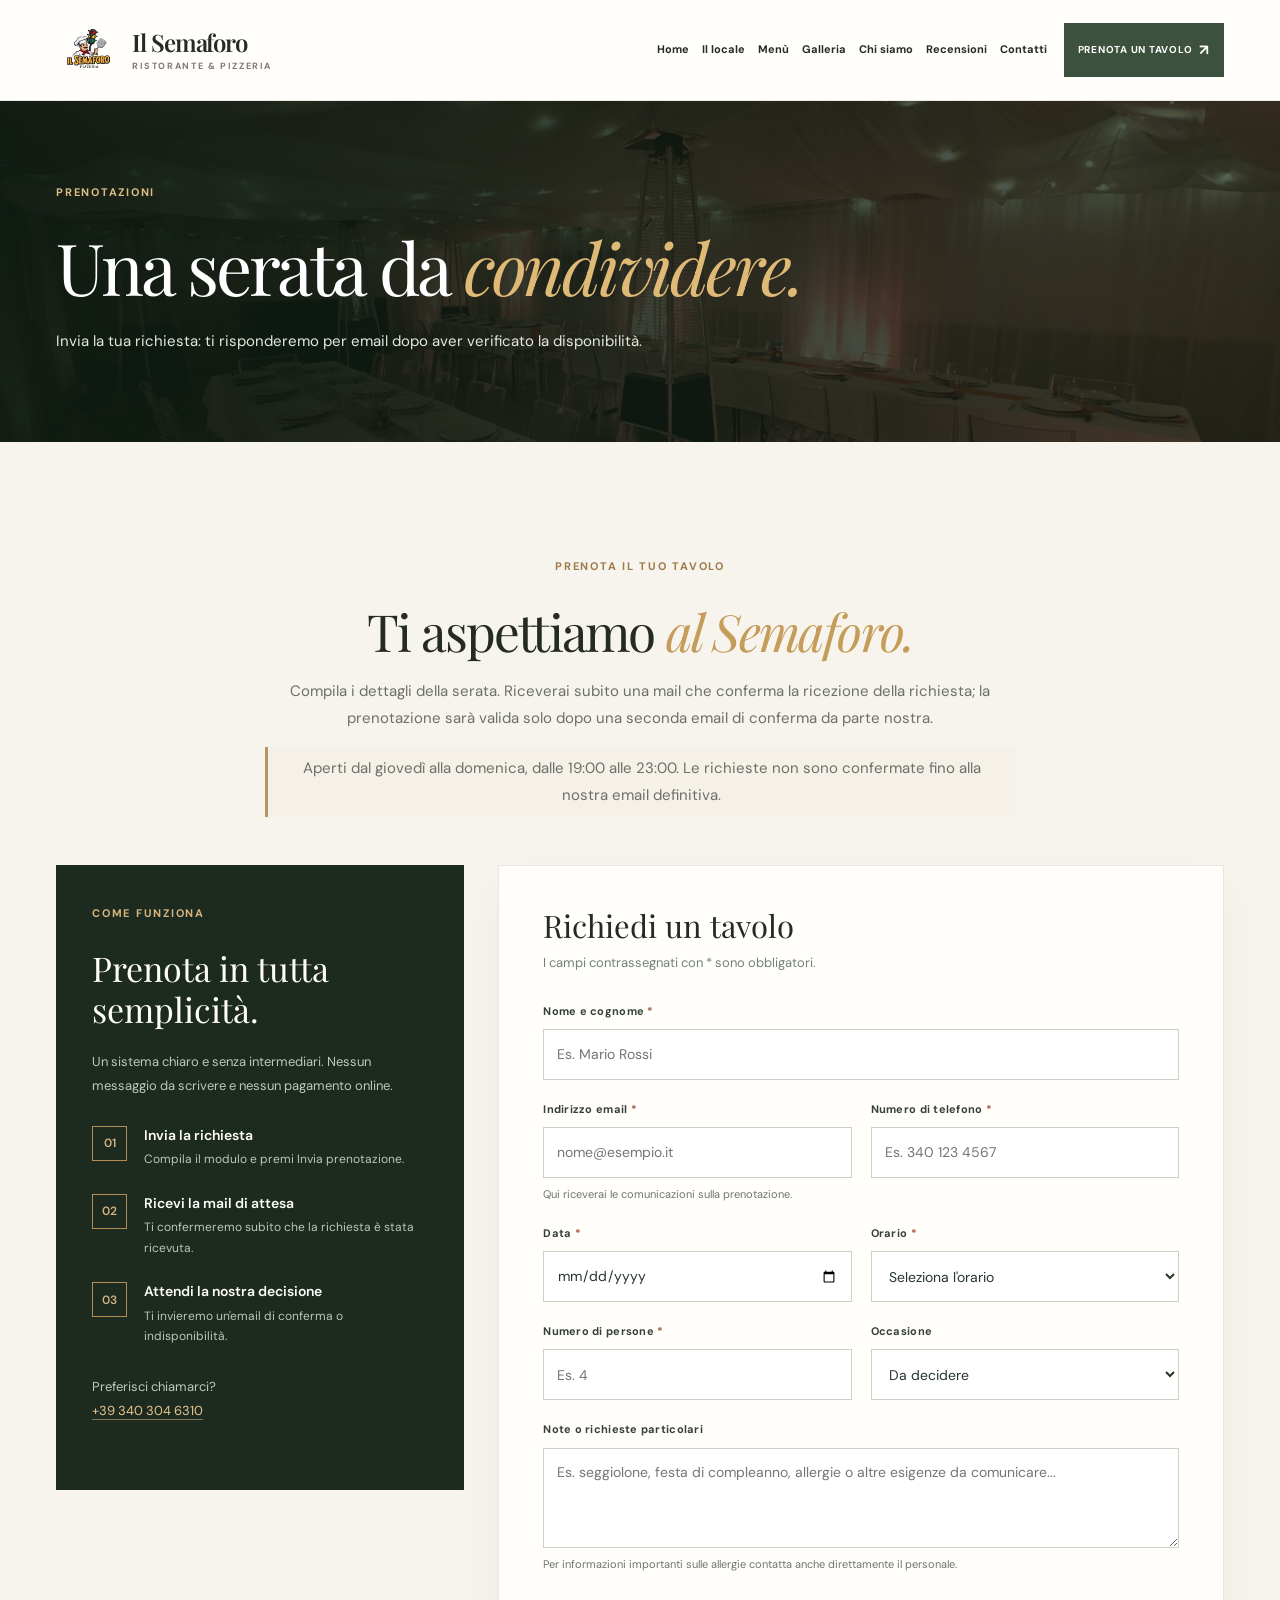
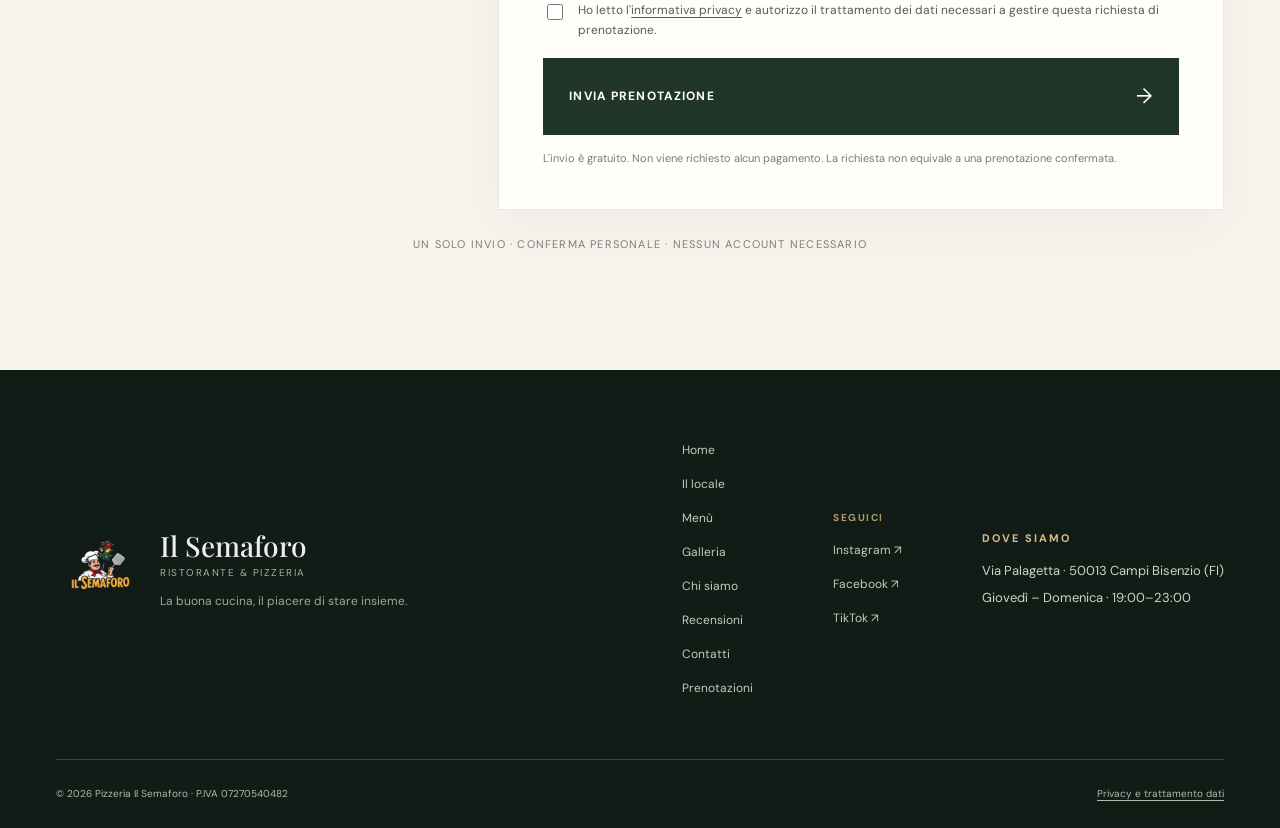
==== prenotazioni.html @ 58b9e5ca "Restyling multipagina, contatti aggiornati e prenotazioni email predisposte" ====
<!doctype html>
<html lang="it"><head><meta charset="utf-8"/><meta content="width=device-width, initial-scale=1" name="viewport"/><meta content="#19231e" name="theme-color"/><title>Prenotazioni — Pizzeria Il Semaforo</title><meta content="Richiedi un tavolo alla Pizzeria Il Semaforo di Campi Bisenzio: prenotazione online e conferma personale via email." name="description"/><link href="https://fonts.googleapis.com" rel="preconnect"/><link crossorigin="" href="https://fonts.gstatic.com" rel="preconnect"/><link href="https://fonts.googleapis.com/css2?family=DM+Sans:wght@400;500;600;700&amp;family=Playfair+Display:wght@400;500;600;700&amp;display=swap" rel="stylesheet"/><link href="images/logo1.jpg" rel="icon"/><link href="./style.css" rel="stylesheet"/><script defer="" src="./app.js"></script></head><body><a class="skip" href="#main">Vai al contenuto</a><header class="site-header"><div class="head-inner wrap">
<a aria-label="Il Semaforo: torna alla Home" class="brand" href="index.html">
<img alt="Logo originale della Pizzeria Il Semaforo" height="75" src="images/logo1.jpg" width="75"/>
<span class="brand-words"><span class="brand-name">Il Semaforo</span><span class="brand-sub">RISTORANTE &amp; PIZZERIA</span></span></a>
<nav aria-label="Navigazione principale" class="nav-links" id="mainNav"><a href="index.html">Home</a><a href="il-locale.html">Il locale</a><a href="menu.html">Menù</a><a href="galleria.html">Galleria</a><a href="chi-siamo.html">Chi siamo</a><a href="recensioni.html">Recensioni</a><a href="contatti.html">Contatti</a></nav>
<a class="head-book is-current" href="prenotazioni.html">PRENOTA UN TAVOLO <span aria-hidden="true">↗</span></a>
<button aria-controls="mainNav" aria-expanded="false" aria-label="Apri il menù" class="menu-toggle" id="menuToggle" type="button"><span></span><span></span><span></span></button>
</div></header>
<main id="main">
<section class="page-hero page-hero-short">
<img alt="Allestimento di una sala per una cena al Semaforo" class="page-hero-photo" src="images/1.jpeg"/>
<div class="page-hero-shade"></div><div class="wrap page-hero-inner">
<div class="eyebrow light">PRENOTAZIONI</div><h1>Una serata da <em>condividere.</em></h1>
<p>Invia la tua richiesta: ti risponderemo per email dopo aver verificato la disponibilità.</p>
</div>
</section>
<section class="section-pad" id="prenota">
<div class="wrap">
<div class="booking-email-intro"><div class="eyebrow">PRENOTA IL TUO TAVOLO</div>
<h2>Ti aspettiamo <em>al Semaforo.</em></h2>
<p>Compila i dettagli della serata. Riceverai subito una mail che conferma la ricezione della richiesta; la prenotazione sarà valida solo dopo una seconda email di conferma da parte nostra.</p>
<p class="booking-hours-note">Aperti dal giovedì alla domenica, dalle 19:00 alle 23:00. Le richieste non sono confermate fino alla nostra email definitiva.</p></div>
<div class="booking-email-layout">
<aside aria-label="Come funziona la prenotazione" class="booking-email-aside">
<div class="eyebrow light">COME FUNZIONA</div><h3>Prenota in tutta semplicità.</h3>
<p>Un sistema chiaro e senza intermediari. Nessun messaggio da scrivere e nessun pagamento online.</p>
<ol class="booking-email-flow">
<li><span>01</span><div><b>Invia la richiesta</b><p>Compila il modulo e premi Invia prenotazione.</p></div></li>
<li><span>02</span><div><b>Ricevi la mail di attesa</b><p>Ti confermeremo subito che la richiesta è stata ricevuta.</p></div></li>
<li><span>03</span><div><b>Attendi la nostra decisione</b><p>Ti invieremo un'email di conferma o indisponibilità.</p></div></li>
</ol>
<p>Preferisci chiamarci?<br/><a href="tel:+393403046310">+39 340 304 6310</a></p>
</aside>
<div class="booking-email-card">
<h3>Richiedi un tavolo</h3>
<p>I campi contrassegnati con * sono obbligatori.</p>
<!-- Inserire l'URL /exec del servizio Apps Script dopo la pubblicazione. -->
<form accept-charset="UTF-8" action="URL_APP_SCRIPT_DA_CONFIGURARE" id="emailBookingForm" method="POST">
<input name="mode" type="hidden" value="booking"/>
<label aria-hidden="true" class="booking-email-hp">Non compilare questo campo<input autocomplete="off" name="website" tabindex="-1"/></label>
<div class="booking-email-grid">
<div class="booking-email-field full"><label for="guestName">Nome e cognome <em>*</em></label><input autocomplete="name" id="guestName" maxlength="80" minlength="3" name="guestName" placeholder="Es. Mario Rossi" required="" type="text"/></div>
<div class="booking-email-field"><label for="guestEmail">Indirizzo email <em>*</em></label><input autocomplete="email" id="guestEmail" maxlength="150" name="guestEmail" placeholder="nome@esempio.it" required="" type="email"/><small>Qui riceverai le comunicazioni sulla prenotazione.</small></div>
<div class="booking-email-field"><label for="guestPhone">Numero di telefono <em>*</em></label><input autocomplete="tel" id="guestPhone" inputmode="tel" maxlength="22" minlength="8" name="guestPhone" placeholder="Es. 340 123 4567" required="" type="tel"/></div>
<div class="booking-email-field"><label for="guestDate">Data <em>*</em></label><input id="guestDate" name="guestDate" required="" type="date"/></div>
<div class="booking-email-field"><label for="guestTime">Orario <em>*</em></label><select id="guestTime" name="guestTime" required=""><option value="">Seleziona l'orario</option><option value="19:00">19:00</option><option value="19:30">19:30</option><option value="20:00">20:00</option><option value="20:30">20:30</option><option value="21:00">21:00</option><option value="21:30">21:30</option><option value="22:00">22:00</option><option value="22:30">22:30</option></select></div>
<div class="booking-email-field"><label for="guestPeople">Numero di persone <em>*</em></label><input id="guestPeople" max="80" min="1" name="guestPeople" placeholder="Es. 4" required="" step="1" type="number"/></div>
<div class="booking-email-field"><label for="guestMenu">Occasione</label><select id="guestMenu" name="guestMenu"><option value="Da decidere">Da decidere</option><option value="Giro pizza">Giro pizza</option><option value="Menù alla carta">Menù alla carta</option><option value="Cena privata / evento">Cena privata / evento</option></select></div>
<div class="booking-email-field full"><label for="guestNotes">Note o richieste particolari</label><textarea id="guestNotes" maxlength="400" name="guestNotes" placeholder="Es. seggiolone, festa di compleanno, allergie o altre esigenze da comunicare..."></textarea><small>Per informazioni importanti sulle allergie contatta anche direttamente il personale.</small></div>
</div>
<label class="booking-email-consent"><input name="privacyConsent" required="" type="checkbox" value="yes"/><span>Ho letto l'<a href="privacy.html" rel="noopener noreferrer" target="_blank">informativa privacy</a> e autorizzo il trattamento dei dati necessari a gestire questa richiesta di prenotazione.</span></label>
<button class="booking-email-submit" type="submit">INVIA PRENOTAZIONE <span aria-hidden="true">→</span></button>
<p class="booking-email-note">L'invio è gratuito. Non viene richiesto alcun pagamento. La richiesta non equivale a una prenotazione confermata.</p>
<div aria-live="polite" class="booking-email-status" hidden="" id="bookingStatus" role="status"></div>
</form>
</div></div>
<div class="booking-email-footer">UN SOLO INVIO · CONFERMA PERSONALE · NESSUN ACCOUNT NECESSARIO</div>
</div>
</section>
</main><footer class="footer"><div class="wrap footer-main">
<div class="footer-brand"><img alt="Logo Pizzeria Il Semaforo" height="88" src="images/logo1.jpg" width="88"/><div><strong>Il Semaforo</strong><span>RISTORANTE &amp; PIZZERIA</span><p>La buona cucina, il piacere di stare insieme.</p></div></div>
<div class="footer-links"><a href="index.html">Home</a><a href="il-locale.html">Il locale</a><a href="menu.html">Menù</a><a href="galleria.html">Galleria</a><a href="chi-siamo.html">Chi siamo</a><a href="recensioni.html">Recensioni</a><a href="contatti.html">Contatti</a><a href="prenotazioni.html">Prenotazioni</a></div>
<div class="footer-social"><strong>SEGUICI</strong><a href="https://www.instagram.com/pizzeriailsemaforo" rel="noopener noreferrer" target="_blank">Instagram ↗</a><a href="https://www.facebook.com/share/1C1YCfUDes/" rel="noopener noreferrer" target="_blank">Facebook ↗</a><a href="https://www.tiktok.com/@ilsemaforopizzeria" rel="noopener noreferrer" target="_blank">TikTok ↗</a></div><div class="footer-where"><strong>DOVE SIAMO</strong><span>Via Palagetta · 50013 Campi Bisenzio (FI)</span><span>Giovedì – Domenica · 19:00–23:00</span></div></div>
<div class="wrap footer-bottom"><span>© <span id="year">2026</span> Pizzeria Il Semaforo · P.IVA 07270540482</span><span><a href="privacy.html">Privacy e trattamento dati</a></span></div></footer>

<dialog aria-label="Visualizza fotografia" class="lightbox" id="lightbox"><button aria-label="Chiudi fotografia" class="lightbox-close" data-close-lightbox="" type="button">×</button><img alt="" src=""/><p id="lightboxCaption"></p></dialog>
</body></html>
---- style.css ----
:root{--dark:#19231e;--deep:#101a15;--paper:#f7f4ed;--white:#fffefb;--gold:#c59c59;--gold-light:#dfbb7d;--ink:#252a25;--muted:#69706b;--line:rgba(38,44,39,.16);--page:1200px}
*,*:before,*:after{box-sizing:border-box}html{scroll-behavior:smooth;scroll-padding-top:92px}body{margin:0;background:var(--paper);color:var(--ink);font-family:'DM Sans',Arial,sans-serif;font-size:15px;line-height:1.75;-webkit-font-smoothing:antialiased}button,input{font:inherit}button{cursor:pointer}a{color:inherit;text-decoration:none}img{max-width:100%;display:block}h1,h2,h3,p{margin-top:0}h1,h2,h3{font-family:'Playfair Display',Georgia,serif;line-height:1.16;font-weight:400}h2 em,h1 i{font-weight:400;color:var(--gold);font-style:italic}a:focus-visible,button:focus-visible{outline:3px solid var(--gold);outline-offset:3px}.wrap{width:min(calc(100% - 112px),var(--page));margin:0 auto}.skip{position:absolute;top:-120px;left:15px;background:white;color:black;padding:10px 18px;z-index:9999}.skip:focus{top:10px}.preview-ribbon{background:#b6955b;color:#142018;text-align:center;font-size:10px;font-weight:700;letter-spacing:.15em;line-height:25px}.site-header{position:relative;z-index:50;background:var(--white);border-bottom:1px solid rgba(0,0,0,.08)}.head-inner{height:100px;display:flex;align-items:center;gap:25px}.brand{display:flex;align-items:center;gap:12px;margin-right:auto;min-width:0}.brand img{width:78px;height:78px;object-fit:contain;flex-shrink:0}.brand-words{display:flex;flex-direction:column;line-height:1.15;gap:6px;white-space:nowrap}.brand-name{font:600 27px/1.1 'Playfair Display',Georgia,serif;letter-spacing:-.045em}.brand-sub{font-size:9px;letter-spacing:.18em;font-weight:700;color:#7b7970}.nav-links{display:flex;align-items:center;gap:27px}.nav-links a{font-size:12px;font-weight:700;transition:color .2s;white-space:nowrap}.nav-links a:hover{color:#aa7943}.head-book{border:none;background:var(--dark);padding:18px 20px;color:#fff;white-space:nowrap;font-size:10px;font-weight:700;letter-spacing:.075em;min-height:49px;transition:background .2s}.head-book:hover,.btn-dark:hover{background:#344d3e}.head-book span{font-size:15px;margin-left:7px}.menu-toggle{display:none;border:1px solid var(--line);background:transparent;width:44px;height:42px;flex-direction:column;justify-content:center;align-items:center;gap:5px}.menu-toggle span{display:block;background:var(--dark);width:20px;height:2px}
.hero{min-height:706px;background:linear-gradient(115deg,#17221c,#303d2e);position:relative;display:flex;flex-direction:column;overflow:hidden;color:#fff}.hero-photo{position:absolute;inset:0;width:100%;height:100%;object-fit:cover;object-position:center 50%;opacity:.89}.hero-photo.photo-unavailable{opacity:0}.hero-shade{position:absolute;inset:0;background:linear-gradient(90deg,rgba(9,16,13,.91) 0%,rgba(10,17,14,.76) 36%,rgba(13,20,15,.30) 78%,rgba(13,20,15,.25) 100%),linear-gradient(0deg,rgba(10,18,14,.55),transparent 45%)}.hero:before{content:'';position:absolute;inset:0;background:radial-gradient(circle at 70% 16%,rgba(215,175,105,.13),transparent 48%)}.hero-content{position:relative;z-index:1;flex:1;padding:106px 0 76px;display:flex;align-items:flex-start;flex-direction:column;justify-content:center}.hero-eyebrow{display:flex;align-items:center;gap:15px;color:#e4c99a;font-weight:700;font-size:11px;letter-spacing:.17em}.gold-line{display:block;width:32px;height:1px;background:var(--gold)}.hero h1{font-size:clamp(62px,7vw,103px);letter-spacing:-.055em;line-height:1.05;margin:28px 0 28px;max-width:740px;text-wrap:balance}.hero h1 i{color:#e1bd7e}.hero-content>p{font-size:16px;line-height:1.9;max-width:545px;color:#eeeae0;margin-bottom:0}.hero-actions{display:flex;gap:13px;flex-wrap:wrap;margin-top:38px}.btn{display:inline-flex;align-items:center;justify-content:center;gap:25px;min-height:55px;padding:16px 27px;border:1px solid transparent;font-size:12px;font-weight:700;letter-spacing:.018em;text-align:center;transition:background .2s,color .2s,transform .2s}.btn:hover{transform:translateY(-2px)}.btn span{font-size:18px;font-weight:400}.btn-gold{background:var(--gold);color:var(--deep);border-color:var(--gold)}.btn-gold:hover{background:var(--gold-light);border-color:var(--gold-light)}.btn-ghost{background:transparent;border-color:rgba(255,255,255,.65);color:#fff}.btn-ghost:hover{background:rgba(255,255,255,.12)}.hero-bottom{position:relative;z-index:1;display:flex;justify-content:space-between;align-items:center;border-top:1px solid rgba(255,255,255,.27);min-height:62px;color:#ddd9ce;font-size:10px;font-weight:700;letter-spacing:.14em}.hero-bottom a{color:#e7c890}.hero-bottom a span{margin-left:10px;font-size:18px}.detail-bar{background:#1c2921;color:#fff}.detail-grid{min-height:130px;display:grid;grid-template-columns:repeat(3,1fr);align-items:center}.detail-grid>div{display:flex;align-items:center;gap:22px;padding:0 35px;border-right:1px solid rgba(255,255,255,.15)}.detail-grid>div:first-child{padding-left:0}.detail-grid>div:last-child{border-right:0}.detail-icon{color:var(--gold);font-size:29px}.detail-grid b{font-size:11px;letter-spacing:.11em}.detail-grid p{font-size:12px;color:#c0c8bf;margin:3px 0 0}.section-pad{padding:115px 0}.intro{background:var(--paper)}.intro-grid{display:grid;grid-template-columns:.94fr 1.06fr;align-items:center;gap:9%}.eyebrow{font-size:11px;letter-spacing:.16em;font-weight:700;color:#9e7a47;margin-bottom:25px}.eyebrow.light{color:#d9b57b}.intro-copy h2,.story-copy h2,.contact-section h2{font-size:clamp(38px,4vw,61px);letter-spacing:-.04em;margin:0 0 27px}.intro-copy p,.story-copy p,.contact-section p{max-width:510px;color:#6e7169;font-size:15px;line-height:1.95;margin-bottom:15px}.text-link{display:inline-flex;gap:55px;align-items:center;margin-top:27px;padding-bottom:8px;border-bottom:1px solid #ab8957;text-transform:uppercase;letter-spacing:.12em;font-size:11px;font-weight:700}.text-link span{font-size:18px}.intro-media{position:relative;padding-bottom:30px}.intro-photo{height:515px;overflow:hidden;background:linear-gradient(120deg,#b78566,#483d34)}.intro-photo img{width:100%;height:100%;object-fit:cover}.intro-photo img.photo-unavailable{display:none}.image-note{display:flex;align-items:center;gap:35px;padding:17px 22px;min-height:80px;background:var(--white);position:absolute;right:-12px;bottom:0;box-shadow:0 12px 35px rgba(0,0,0,.08)}.image-note span{color:#ad8752;font-size:11px;letter-spacing:.13em}.image-note strong{font:400 19px 'Playfair Display',Georgia,serif}
.menu-section{background:#15221a;color:#fff}.section-heading{margin-bottom:57px}.section-heading.center{text-align:center}.section-heading h2{font-size:clamp(39px,4.6vw,64px);letter-spacing:-.04em;margin:0 0 15px}.section-heading p{color:#aab1ab;max-width:520px;margin:0 auto;line-height:1.9}.menu-grid{display:grid;grid-template-columns:.93fr 1.07fr;gap:65px}.menu-feature{position:relative;min-height:518px;background:#374533;overflow:hidden;display:flex;align-items:end}.menu-feature>img{position:absolute;inset:0;width:100%;height:100%;object-fit:cover;object-position:50% 50%;filter:saturate(.88);transform:scale(1.03);transition:transform .5s}.menu-feature:hover>img{transform:scale(1.09)}.menu-feature>img.photo-unavailable{opacity:0}.menu-feature-shade{position:absolute;inset:0;background:linear-gradient(0deg,rgba(12,23,16,.96),rgba(12,23,16,.35) 65%,rgba(12,23,16,.06))}.menu-feature-content{position:relative;z-index:1;padding:45px 40px}.menu-feature-content>span:first-child{font-size:10px;font-weight:700;letter-spacing:.18em;color:#e5c28f}.menu-feature-content h3{font-size:52px;letter-spacing:-.04em;margin:16px 0 10px}.menu-feature-content p{color:#e3e6dc;margin-bottom:28px}.menu-chip{display:inline-block;background:#c49b5a;color:#18251b;font-size:9px;font-weight:700;letter-spacing:.05em;padding:10px 11px}.menu-list{padding-top:5px}.menu-entry{display:grid;grid-template-columns:30px 1fr 25px;gap:15px;padding:26px 0;border-bottom:1px solid rgba(255,255,255,.18)}.menu-entry:first-child{padding-top:10px}.menu-count{color:var(--gold);font-size:12px;font-weight:700}.menu-entry h3{font-size:27px;margin:0 0 9px}.menu-entry p{font-size:13px;color:#acb7ad;line-height:1.7;margin:0}.entry-arrow{font-size:20px;color:var(--gold)}.menu-caveat{margin:17px 0 0;color:#aebbb0;font-size:11px;line-height:1.6}.menu-actions{display:flex;justify-content:center;align-items:center;gap:25px;margin-top:55px}.inline-alt{font-size:12px;color:#d0d9d1;border-bottom:1px solid rgba(255,255,255,.5)}
.gallery-section{background:#f3eee5}.split{display:flex;align-items:end;justify-content:space-between;gap:25px}.split h2{margin-bottom:0}.split p{margin:0 0 4px;max-width:340px;color:#787b70}.gallery-grid{display:grid;grid-template-columns:1.25fr .8fr .8fr;grid-template-rows:260px 260px;gap:18px}.gallery-photo{position:relative;border:0;padding:0;overflow:hidden;min-height:0;text-align:left;background:linear-gradient(135deg,#7a6d4d,#3a4c38);color:#fff}.gallery-photo.gallery-main{grid-row:1/span 2}.gallery-photo:nth-child(4){grid-column:2/span 2;grid-row:2}.gallery-photo img{width:100%;height:100%;object-fit:cover;transition:transform .45s;opacity:.97}.gallery-photo:hover img{transform:scale(1.045)}.gallery-photo img.photo-unavailable{display:none}.gallery-photo:after{content:'';position:absolute;inset:0;background:linear-gradient(0deg,rgba(10,17,10,.77),transparent 45%)}.gallery-photo span{position:absolute;bottom:0;left:0;right:0;z-index:1;display:flex;justify-content:space-between;align-items:center;padding:23px;font-size:11px;font-weight:700;letter-spacing:.1em}.gallery-photo span b{font-size:20px;font-weight:400}.gallery-credit{font-size:11px;color:#70756e;text-align:right;margin:15px 0 0}
.story{background:#fffdf8}.story-grid{display:grid;grid-template-columns:1fr 1fr;gap:10%;align-items:center}.story-photo{height:480px;position:relative;background:#565b4a}.story-photo>img{width:100%;height:100%;object-fit:cover;object-position:center}.story-photo img.photo-unavailable{display:none}.story-photo-note{position:absolute;left:0;bottom:0;background:var(--dark);color:#f2e4ce;padding:16px 21px;font-size:10px;font-weight:700;letter-spacing:.15em}.cta-section{background:#242e25;color:#fff}.cta-inner{min-height:330px;display:flex;align-items:center;justify-content:space-between;gap:40px}.cta-inner .eyebrow{margin-bottom:15px}.cta-inner h2{font-size:clamp(38px,4.5vw,61px);letter-spacing:-.04em;margin-bottom:14px}.cta-inner h2 em{font-weight:400;font-style:italic;color:var(--gold)}.cta-inner p{color:#c5cdc2;margin:0}.contact-section{background:#f0ebe1}.contact-grid{display:grid;grid-template-columns:1fr .9fr;gap:10%;align-items:center}.contact-lines{margin-top:30px}.contact-lines>div{padding:16px 0;border-bottom:1px solid var(--line);display:flex;flex-direction:column;align-items:flex-start;gap:1px}.contact-lines span{font-size:10px;letter-spacing:.13em;color:#9d7a47;font-weight:700}.contact-lines strong,.contact-lines a{font-size:17px;font-weight:600}.contact-lines small{font-size:11px;color:#74786e}.contact-buttons{display:flex;gap:12px;flex-wrap:wrap;margin-top:30px}.btn-dark{background:var(--dark);color:white}.btn-line{border-color:#34453a;color:var(--dark)}.btn-line:hover{background:#e8dfd0}.contact-image{height:560px;background:#4d5b42}.contact-image img{height:100%;width:100%;object-fit:cover}.contact-image img.photo-unavailable{display:none}
.footer{background:#101c15;color:#eee}.footer-main{padding:70px 0 60px;display:flex;align-items:center;gap:80px}.footer-brand{display:flex;gap:16px;align-items:center;margin-right:auto}.footer-brand img{width:88px;height:88px;object-fit:contain}.footer-brand strong{display:block;font:500 28px 'Playfair Display',Georgia,serif}.footer-brand span{display:block;font-size:10px;letter-spacing:.15em;color:#adad9f}.footer-links,.footer-social{display:flex;gap:13px;flex-direction:column}.footer-links a,.footer-social a{font-size:12px;color:#c3cbbf}.footer-links a:hover,.footer-social a:hover{color:var(--gold)}.footer-bottom{border-top:1px solid rgba(255,255,255,.17);min-height:69px;display:flex;justify-content:space-between;align-items:center;gap:16px;font-size:10px;color:#aebcb0}.whatsapp{position:fixed;bottom:25px;right:25px;z-index:48;width:54px;height:54px;display:grid;place-items:center;background:#1caf65;color:white;border-radius:50%;box-shadow:0 8px 25px rgba(0,0,0,.21)}.whatsapp svg{width:27px;height:27px}
dialog{border:0;padding:0;max-width:calc(100% - 30px)}dialog::backdrop{background:rgba(5,14,8,.75)}.booking-dialog{background:var(--paper);color:var(--dark);width:min(560px,95vw);padding:50px 54px;box-shadow:0 20px 95px rgba(0,0,0,.30)}.dialog-close,.lightbox-close{border:none;position:absolute;right:17px;top:14px;background:transparent;font-size:36px;line-height:1;color:inherit}.booking-dialog h2{font-size:44px;letter-spacing:-.04em}.booking-dialog h2 em{color:#ab7b3e}.booking-dialog>p{color:#657267;line-height:1.8}.booking-options{display:flex;flex-direction:column;gap:10px;margin:25px 0}.booking-options a.btn{width:100%;gap:10px}.dialog-phone{text-align:center;font-size:13px;font-weight:700;padding:8px}.booking-dialog>small{display:block;font-size:11px;color:#69766a}.lightbox{width:min(1000px,95vw);background:#111d15;color:#fff;text-align:center;padding:45px 15px 15px}.lightbox img{width:100%;max-height:75vh;object-fit:contain}.lightbox p{margin:8px 0 0;font-size:14px}
@media(max-width:1190px){.wrap{width:min(calc(100% - 72px),var(--page))}.nav-links{gap:17px}.head-book{padding:15px 12px}.brand-name{font-size:24px}.brand img{width:68px;height:68px}.intro-grid{gap:6%}.gallery-grid{grid-template-columns:1.2fr 1fr 1fr}.footer-main{gap:55px}}
@media(max-width:960px){.head-inner{height:78px}.brand img{width:62px;height:62px}.brand-name{font-size:24px}.menu-toggle{display:flex}.head-book{margin-left:auto}.nav-links{display:none;position:absolute;top:calc(100% - 1px);left:0;right:0;background:var(--white);padding:16px 36px 24px;box-shadow:0 18px 24px rgba(0,0,0,.10);flex-direction:column;align-items:stretch;gap:0}.nav-links.is-open{display:flex}.nav-links a{padding:13px 0;border-bottom:1px solid var(--line)}.detail-grid>div{padding:0 18px;gap:12px}.detail-grid b{font-size:10px}.detail-grid p{font-size:11px}.intro-grid,.menu-grid,.story-grid,.contact-grid{gap:45px}.intro-copy h2,.story-copy h2,.contact-section h2{font-size:45px}.gallery-grid{grid-template-columns:repeat(2,1fr);grid-template-rows:340px 260px 260px}.gallery-photo.gallery-main{grid-column:1/span 2;grid-row:1}.gallery-photo:nth-child(4){grid-column:1/span 2;grid-row:3}.gallery-photo:nth-child(3){grid-column:2;grid-row:2}.footer-main{flex-wrap:wrap}.hero h1{font-size:79px}}
@media(max-width:680px){.wrap{width:calc(100% - 38px)}.preview-ribbon{font-size:8px;line-height:22px;letter-spacing:.065em}.head-inner{height:70px;gap:10px}.brand img{width:52px;height:52px}.brand{gap:7px}.brand-name{font-size:21px}.brand-sub{font-size:7px}.head-book{font-size:9px;padding:10px;min-height:40px;letter-spacing:0}.head-book span{display:none}.menu-toggle{width:39px;height:39px}.hero{min-height:700px}.hero-photo{object-position:63% center}.hero-shade{background:linear-gradient(90deg,rgba(9,16,13,.88),rgba(9,16,13,.61)),linear-gradient(0deg,rgba(9,16,13,.50),transparent 55%)}.hero-content{padding:77px 0 65px}.hero-eyebrow{font-size:9px;letter-spacing:.08em;gap:9px}.gold-line{width:20px}.hero h1{font-size:clamp(53px,14vw,74px);line-height:1.07;letter-spacing:-.052em;margin:27px 0}.hero-content>p{font-size:14px;max-width:420px}.hero-actions{flex-direction:column;align-items:stretch;width:min(100%,370px);gap:10px;margin-top:31px}.hero-actions .btn{width:100%;min-height:53px}.hero-bottom{font-size:8px;min-height:58px}.hero-bottom>span{max-width:190px;line-height:1.5}.detail-grid{min-height:0;grid-template-columns:1fr;padding-top:13px;padding-bottom:13px}.detail-grid>div{padding:12px 0;border-right:none;border-bottom:1px solid rgba(255,255,255,.15)}.detail-grid>div:last-child{border-bottom:0}.detail-grid p{font-size:12px}.section-pad{padding:76px 0}.intro-grid,.story-grid,.contact-grid,.menu-grid{grid-template-columns:1fr;gap:40px}.intro-copy h2,.story-copy h2,.contact-section h2{font-size:clamp(37px,10vw,51px)}.intro-copy p,.story-copy p,.contact-section p{font-size:14px}.intro-photo{height:360px}.image-note{right:0;gap:15px}.image-note strong{font-size:16px}.section-heading{margin-bottom:35px}.section-heading h2{font-size:43px}.section-heading p{font-size:13px}.menu-feature{min-height:415px}.menu-feature-content{padding:32px 26px}.menu-feature-content h3{font-size:44px}.menu-chip{font-size:8px}.menu-entry{padding:22px 0}.menu-entry h3{font-size:25px}.menu-actions{margin-top:36px;flex-direction:column;gap:16px}.split{display:block}.split p{margin-top:17px;max-width:unset}.gallery-grid{grid-template-columns:1fr 1fr;grid-template-rows:240px 180px 180px;gap:9px}.gallery-photo.gallery-main{grid-column:1/span 2;grid-row:1}.gallery-photo:nth-child(3){grid-column:2;grid-row:2}.gallery-photo:nth-child(4){grid-column:1/span 2;grid-row:3}.gallery-photo span{padding:12px;font-size:8px;line-height:1.4}.gallery-photo span b{font-size:14px}.story-photo{height:350px}.story-copy{order:-1}.cta-inner{padding-top:70px;padding-bottom:70px;min-height:0;display:block}.cta-inner h2{font-size:43px}.cta-inner p{font-size:14px;margin-bottom:27px}.contact-image{height:340px}.contact-buttons .btn{flex:1;white-space:nowrap;font-size:11px;padding-inline:12px}.footer-main{padding:48px 0 30px;display:grid;grid-template-columns:1fr 1fr;gap:30px}.footer-brand{grid-column:1/span 2}.footer-brand img{width:68px;height:68px}.footer-bottom{min-height:80px;align-items:start;justify-content:center;flex-direction:column;gap:3px;padding:19px 0;font-size:9px}.whatsapp{width:48px;height:48px;right:16px;bottom:18px}.booking-dialog{padding:45px 24px 30px}.booking-dialog h2{font-size:38px}}
@media(max-width:390px){.brand-name{font-size:18px}.brand-sub{font-size:6px}.head-book{font-size:8px;padding:9px 7px}.hero h1{font-size:51px}.hero-bottom>a{font-size:7px}.gallery-photo span{font-size:7px}}
@media(prefers-reduced-motion:reduce){*,*::before,*::after{scroll-behavior:auto!important;transition:none!important;animation:none!important}}
/* Nascondi il testo sostitutivo di file remoti bloccati nel solo ambiente di test. */
.brand img.photo-unavailable,.footer-brand img.photo-unavailable{display:none}

/* Prenotazioni — nuova sezione zero costi */
.head-book{display:inline-flex;align-items:center;justify-content:center}
.booking-section{background:#ede9df;color:var(--dark)}
.booking-head{text-align:center;max-width:700px;margin:0 auto 58px}
.booking-head .eyebrow{margin-bottom:17px}
.booking-head h2{font-size:clamp(42px,5vw,66px);letter-spacing:-.045em;margin:0 0 18px}
.booking-head p{color:#697369;max-width:540px;margin:0 auto;line-height:1.85}
.booking-layout{display:grid;grid-template-columns:.76fr 1.24fr;align-items:start;gap:64px;max-width:1110px;margin:auto}
.booking-aside{padding:45px 0 20px}
.booking-label{font-size:11px;letter-spacing:.13em;font-weight:700;color:#856338;margin-bottom:35px}
.booking-steps{padding:0;margin:0;list-style:none;position:relative}
.booking-steps li{display:grid;grid-template-columns:43px 1fr;gap:20px;padding:0 0 38px;position:relative}
.booking-steps li:not(:last-child)::after{content:"";position:absolute;left:20px;top:44px;bottom:4px;width:1px;background:rgba(43,59,44,.17)}
.booking-steps li>span{display:flex;align-items:center;justify-content:center;flex:0 0 auto;width:42px;height:42px;border:1px solid #b19c80;border-radius:50%;font-size:11px;font-weight:700;color:#80633e;background:#ede9df}
.booking-steps strong{font-size:15px}
.booking-steps p{color:#6b726a;font-size:13px;line-height:1.75;margin:7px 0 0}
.aside-foot{border-top:1px solid rgba(39,48,41,.22);margin-top:18px;padding-top:28px;display:flex;gap:20px;align-items:center}
.aside-foot p{margin:0;color:#6d766f;font-size:13px;line-height:1.8}
.aside-foot a{font-family:'Playfair Display',Georgia,serif;color:var(--dark);font-size:24px}
.aside-symbol{font-size:27px;color:#bb985f}
.booking-card{background:#fffefb;box-shadow:0 28px 65px rgba(31,38,29,.08);border:1px solid #e4e0d6;padding:39px 43px 36px}
.booking-card-head{display:flex;align-items:flex-start;justify-content:space-between;gap:15px;margin-bottom:31px;padding-bottom:23px;border-bottom:1px solid #ebe9e2}
.step-marker{font-size:10px;font-weight:800;color:#a78656;letter-spacing:.18em}
.booking-card-head h3{font-size:33px;margin:7px 0 0;letter-spacing:-.035em}
.booking-wmark{font-size:39px;color:#d3b990;line-height:1.2}
.booking-fields{display:grid;grid-template-columns:1fr 1fr;gap:19px 17px}
.field{min-width:0;display:flex;flex-direction:column;gap:7px}
.field-wide{grid-column:1/-1}
.field label{font-size:12px;font-weight:700;color:#314038}
.field label>span:not(.field-optional){color:#9f6842}
.field-optional{font-weight:400;color:#7d857b}
.field input,.field select,.field textarea{background:#faf9f5;border:1px solid #d7d8ce;color:#243025;border-radius:0;min-height:48px;padding:11px 12px;line-height:1.4;width:100%;transition:border-color .15s,box-shadow .15s}
.field textarea{resize:vertical;min-height:100px}
.field input:focus,.field select:focus,.field textarea:focus{outline:0;border-color:#9e7842;box-shadow:0 0 0 3px rgba(177,138,79,.14)}
.field small{font-size:10px;color:#8a8f84}
.booking-hours{font-size:11px;color:#646c63;line-height:1.7;margin:19px 0}
.booking-consent{display:flex;align-items:flex-start;gap:12px;color:#5d665d;font-size:12px;line-height:1.65;cursor:pointer;margin:0 0 23px}
.booking-consent input{width:18px;height:18px;flex:0 0 auto;accent-color:#264635;margin-top:1px}
.booking-consent strong{color:#263a2a}
.booking-submit{width:100%;min-height:54px;border:0;background:#223629;color:#fff;padding:15px 19px;display:flex;gap:15px;justify-content:space-between;align-items:center;text-align:left;font-size:11px;font-weight:800;letter-spacing:.08em;cursor:pointer;transition:background .2s,transform .2s}
.booking-submit:hover{background:#365341;transform:translateY(-1px)}
.booking-submit span{font-size:22px;font-weight:400}
.booking-secure-note{text-align:center;margin-top:13px;font-size:10px;color:#7c8076}
.booking-error{padding:12px 15px;background:#fff1e8;color:#8c2c20;font-size:12px;border-left:3px solid #ba6a45;margin:0 0 16px}
.booking-error[hidden],.booking-review[hidden],#bookingForm[hidden]{display:none}
.review-highlight{display:flex;gap:14px;align-items:flex-start;padding:18px;background:#eef2eb;margin-bottom:24px}
.review-highlight strong{font-size:15px;color:#294633}
.review-highlight p{font-size:12px;line-height:1.65;color:#526653;margin:5px 0 0}
.review-icon{font-weight:700;background:#2f6945;color:white;width:29px;height:29px;border-radius:50%;flex-shrink:0;display:grid;place-items:center}
.booking-summary{display:grid;grid-template-columns:1fr 1fr;gap:12px;margin:0 0 23px}
.booking-summary>div{border-bottom:1px solid #e4e6dc;padding:9px 0 13px}
.booking-summary .full{grid-column:1/-1}
.booking-summary dt{font-size:10px;letter-spacing:.08em;color:#787e74;text-transform:uppercase;font-weight:700}
.booking-summary dd{margin:5px 0 0;font-size:15px;overflow-wrap:anywhere;color:#203628;font-weight:600}
.booking-whatsapp{background:#287544}
.booking-whatsapp:hover{background:#1d6038}
.review-back{display:block;border:0;background:transparent;color:#2c4935;text-decoration:underline;font-size:13px;cursor:pointer;margin:16px auto 0;padding:8px}
.review-small{font-size:11px;text-align:center;color:#777f75;margin:14px 0 0;line-height:1.7}
.booking-bottom{text-align:center;border-top:1px solid #d2d0c6;margin-top:78px;padding-top:24px;color:#7b7769;font-size:10px;letter-spacing:.18em;font-weight:700}
.booking-bottom span{margin:0 16px;color:#b39360}
@media(max-width:960px){.booking-layout{gap:30px;grid-template-columns:.8fr 1.2fr}.booking-card{padding:30px 24px}.booking-aside{padding-top:33px}}
@media(max-width:680px){.booking-head{margin-bottom:35px}.booking-head p{font-size:13px}.booking-layout{grid-template-columns:1fr;gap:15px}.booking-aside{order:2;padding:15px 0 0}.booking-steps li{padding-bottom:20px}.booking-card{padding:27px 21px 23px}.booking-card-head h3{font-size:29px}.booking-fields{gap:16px 11px}.field input,.field select,.field textarea{font-size:14px}.booking-head h2{font-size:44px}.booking-bottom{margin-top:38px;font-size:8px;line-height:1.6}}
@media(max-width:370px){.booking-fields{grid-template-columns:1fr}.field-wide{grid-column:1}.booking-summary{grid-template-columns:1fr}.booking-summary .full{grid-column:1}}


/* ===== Multipage editorial additions ===== */
.site-header{position:relative}.nav-links a[aria-current="page"]{color:#a57b47}.nav-links a[aria-current="page"]:after{content:"";display:block;width:100%;height:1px;background:#a57b47;margin-top:3px}.head-book.is-current{background:#3c513e}.footer-brand p{font:400 12px/1.6 'DM Sans',sans-serif;max-width:250px;color:#9ca99e;margin:11px 0 0}.footer-social strong{font-size:10px;letter-spacing:.15em;color:#b59a70}.footer-bottom a{text-decoration:underline;text-underline-offset:3px}
.home-hero{min-height:670px}.home-hero .hero-content{padding:100px 0}.home-hero h1{max-width:830px}.home-welcome{background:#f6f2e9}.home-intro-grid{display:grid;grid-template-columns:1fr 1fr;gap:9%;align-items:center}.home-intro-grid h2,.home-offer h2,.editorial-copy h2,.about-values h2,.menu-lead h2,.review-panel h2,.contact-new-grid h2{font-size:clamp(39px,4.2vw,60px);letter-spacing:-.04em}.home-intro-grid p{max-width:500px;color:#6d746c;line-height:1.9}.home-intro-img{height:430px;display:block;position:relative;overflow:hidden;background:#3c4939;color:white}.home-intro-img img{height:100%;width:100%;object-fit:cover;transition:transform .4s}.home-intro-img:hover img{transform:scale(1.045)}.home-intro-img>span{position:absolute;bottom:0;left:0;right:0;display:flex;justify-content:space-between;background:linear-gradient(transparent,rgba(0,0,0,.7));padding:55px 28px 25px;font-size:11px;font-weight:700;letter-spacing:.12em}.home-intro-img b{font-size:20px}.home-offer{background:#fefcf7}.home-offer .section-heading p{color:#74796f}.home-offer-grid{display:grid;grid-template-columns:repeat(3,1fr);gap:23px}.home-offer-card{background:#f4eee3;display:block;min-width:0}.home-offer-photo{height:250px;overflow:hidden;background:#3d4a38}.home-offer-photo img{width:100%;height:100%;object-fit:cover;transition:transform .45s}.home-offer-card:hover img{transform:scale(1.045)}.home-offer-info{position:relative;padding:25px 24px 29px}.home-offer-info span{font-size:10px;font-weight:700;color:#a27538;letter-spacing:.12em}.home-offer-info h3{font-size:29px;margin:8px 0 7px}.home-offer-info p{font-size:12px;color:#7c8077;margin:0}.home-offer-info b{position:absolute;right:21px;bottom:23px;font-size:21px;font-weight:400}.home-offer-bottom{text-align:center;margin-top:43px}
.page-hero{position:relative;background:#1c2b20;min-height:380px;color:white;display:flex;align-items:center;overflow:hidden}.page-hero-photo{position:absolute;inset:0;width:100%;height:100%;object-fit:cover;opacity:.55}.page-hero-shade{position:absolute;inset:0;background:linear-gradient(90deg,rgba(13,26,17,.94),rgba(13,26,17,.70) 45%,rgba(13,26,17,.45))}.page-hero-inner{position:relative;z-index:1;padding:82px 0 88px}.page-hero h1{font-size:clamp(50px,5.6vw,78px);letter-spacing:-.045em;max-width:900px;line-height:1.1;margin:5px 0 22px}.page-hero h1 em{color:#dfb976}.page-hero p{max-width:590px;font-size:15px;line-height:1.75;color:#e4e9df;margin:0}.page-hero-short{min-height:320px}.page-hero .eyebrow{color:#dfbc83}
.editorial-grid{display:grid;grid-template-columns:1fr 1fr;gap:8%;align-items:center}.editorial-grid.reverse>.editorial-image{order:0}.editorial-copy p{font-size:15px;color:#70746d;line-height:1.95}.editorial-copy h2{margin-bottom:25px}.editorial-image{height:495px;background:#5b6755}.editorial-image img{width:100%;height:100%;object-fit:cover}.light-section{background:#efeadf}.event-grid{display:grid;grid-template-columns:1fr 1fr;gap:26px}.event-card{background:#f1eadd;padding:0 0 25px}.event-card img{width:100%;height:285px;object-fit:cover;background:#475544}.event-card strong{font:400 27px 'Playfair Display',Georgia,serif;display:block;padding:19px 25px 0}.event-card p{color:#767c71;padding:0 25px;font-size:13px;margin:5px 0}
.menu-detail{background:#fcfaf5}.menu-lead{text-align:center;max-width:750px;margin:0 auto 45px}.menu-lead p{font-size:15px;color:#72776e;line-height:1.9}.formula-panel{background:#17291d;padding:45px;display:flex;align-items:center;gap:40px;justify-content:space-between;color:white}.formula-panel>div{max-width:690px}.formula-panel h3{font-size:37px;margin:10px 0 13px}.formula-label{font-size:10px;color:#d2b27b;letter-spacing:.15em;font-weight:700}.formula-panel p{color:#d0d9cf;margin:0 0 10px}.formula-panel small{font-size:11px;color:#aeb9aa;line-height:1.6}.formula-panel .btn{flex-shrink:0}.margin-top{margin-top:100px}.menu-detail .section-heading p{color:#737a72}.category-grid{display:grid;grid-template-columns:1fr 1fr;gap:18px}.category{padding:35px 37px;background:#f0ebe1;border-top:2px solid #bc9a65}.category>span{font-size:11px;color:#9a7542;letter-spacing:.12em}.category h3{font-size:34px;margin:10px 0}.category p{font-size:14px;color:#6f786c;max-width:460px;margin:0}.menu-legal{font-size:12px;color:#6b726a;max-width:700px;margin:28px 0 0}
.gallery-full{background:#f5f0e8}.gallery-intro{max-width:700px;margin-bottom:42px}.gallery-intro h2{font-size:clamp(37px,4vw,57px)}.gallery-intro p{color:#747970;font-size:15px}.full-gallery-grid{display:grid;grid-template-columns:repeat(3,1fr);gap:16px}.full-gallery-grid .photo-card{height:260px}.full-gallery-grid .photo-card:nth-child(1),.full-gallery-grid .photo-card:nth-child(8){grid-column:span 2;height:380px}.full-gallery-grid .photo-card:nth-child(2),.full-gallery-grid .photo-card:nth-child(9){height:380px}.full-gallery-grid .photo-card:nth-child(4){grid-column:span 2}.full-gallery-grid .photo-card:nth-child(11){grid-column:span 2}
.about-values{display:grid;grid-template-columns:.76fr 1.24fr;gap:6%}.values-grid{display:grid;grid-template-columns:1fr;gap:20px}.values-grid>div{padding:13px 0 17px;border-bottom:1px solid #d9d3c7}.values-grid span{font-size:11px;color:#9c7641}.values-grid h3{font-size:26px;margin:8px 0}.values-grid p{font-size:13px;color:#758073;margin:0}
.review-panel{max-width:800px;text-align:center}.review-panel p{color:#6d766b;font-size:16px;line-height:1.9;margin:20px auto 30px}.review-panel .btn{margin:auto}.review-note{font-size:12px!important;margin-top:23px!important;color:#8e948b!important}
.contact-new-grid{display:grid;grid-template-columns:1fr .8fr;gap:10%;align-items:center}.contact-new-grid p{color:#6e776d;font-size:15px;line-height:1.9}.contact-methods>div{padding:16px 0;border-bottom:1px solid #d8d6cc;display:flex;flex-direction:column;align-items:flex-start;gap:4px}.contact-methods small{color:#a17a47;letter-spacing:.11em;font-weight:700;font-size:10px}.contact-methods a,.contact-methods strong{font-size:18px;font-weight:600;overflow-wrap:anywhere}.contact-methods span{font-size:12px;color:#777e74}.contact-new-image{height:600px;position:relative;background:#415442}.contact-new-image img{width:100%;height:100%;object-fit:cover}.contact-overprint{position:absolute;bottom:0;left:0;right:0;padding:40px 25px 25px;background:linear-gradient(transparent,rgba(0,0,0,.75));color:#fff;font-size:11px;font-weight:700;letter-spacing:.16em}.legal-copy{max-width:830px}.legal-copy h2{font-size:36px}.legal-copy h3{font-size:24px;margin-top:34px}.legal-copy p{color:#626c62;line-height:1.9}
@media(max-width:1330px){.nav-links{gap:13px}.nav-links a{font-size:11px}.head-inner{gap:17px}.brand img{width:64px;height:64px}.brand-name{font-size:24px}.head-book{padding:14px}}
@media(max-width:1140px){.head-inner{height:81px}.menu-toggle{display:flex}.nav-links{display:none;position:absolute;top:calc(100% - 1px);left:0;right:0;background:var(--white);padding:16px 36px 24px;box-shadow:0 18px 24px rgba(0,0,0,.10);flex-direction:column;align-items:stretch;gap:0}.nav-links.is-open{display:flex}.nav-links a{font-size:13px;padding:12px 0;border-bottom:1px solid var(--line)}.head-book{margin-left:auto}.nav-links a[aria-current="page"]:after{display:none}}
@media(max-width:900px){.home-intro-grid,.editorial-grid,.contact-new-grid,.about-values{grid-template-columns:1fr;gap:35px}.home-offer-grid{grid-template-columns:repeat(2,1fr)}.home-offer-card:last-child{grid-column:span 2}.formula-panel{flex-direction:column;align-items:flex-start}.full-gallery-grid{grid-template-columns:repeat(2,1fr)}.full-gallery-grid .photo-card:nth-child(n){grid-column:auto;height:260px}.full-gallery-grid .photo-card:nth-child(1){grid-column:span 2;height:340px}.page-hero{min-height:350px}.editorial-grid.reverse>.editorial-image{order:0}.contact-new-image{height:430px}.footer-brand{margin-right:0}}
@media(max-width:680px){.home-hero{min-height:620px}.home-offer-grid,.category-grid,.event-grid{grid-template-columns:1fr}.home-offer-card:last-child{grid-column:auto}.home-intro-img{height:290px}.home-intro-grid h2,.home-offer h2,.editorial-copy h2,.about-values h2,.menu-lead h2,.review-panel h2,.contact-new-grid h2{font-size:clamp(37px,10vw,50px)}.page-hero{min-height:320px}.page-hero-inner{padding:66px 0 71px}.page-hero h1{font-size:clamp(46px,12vw,64px)}.page-hero p{font-size:13px}.editorial-image{height:310px}.event-card img{height:250px}.formula-panel{padding:30px 23px}.formula-panel h3{font-size:31px}.margin-top{margin-top:70px}.category{padding:25px}.full-gallery-grid{gap:9px}.full-gallery-grid .photo-card:nth-child(n){height:200px}.full-gallery-grid .photo-card:nth-child(1){height:260px}.gallery-photo span{font-size:8px}.contact-new-image{height:300px}.contact-methods a,.contact-methods strong{font-size:16px}.footer-main{gap:25px}.footer-brand{width:100%}}
@media(prefers-reduced-motion:reduce){html{scroll-behavior:auto}*,*:before,*:after{animation-duration:.01ms!important;transition-duration:.01ms!important}}


/* Rifinitura fotografica: immagini originali intatte, solo ritaglio e correzione CSS. */
.home-hero .hero-photo{object-position:52% 22%;filter:saturate(.94) contrast(1.09) brightness(.93);transform:scale(1.025)}
.home-hero .hero-shade{background:linear-gradient(90deg,rgba(8,18,13,.91) 0%,rgba(8,18,13,.76) 31%,rgba(10,17,12,.30) 67%,rgba(10,17,12,.14) 100%),linear-gradient(0deg,rgba(8,18,13,.48),transparent 38%)}
.home-intro-img img{object-position:center 56%;filter:saturate(.90) contrast(1.055) brightness(1.025)}
.home-offer-photo{position:relative;isolation:isolate}
.home-offer-photo::after{content:'';position:absolute;inset:0;pointer-events:none;z-index:1;box-shadow:inset 0 0 55px rgba(5,13,8,.10)}
.home-offer-photo img{filter:saturate(.94) contrast(1.07);transform:scale(1.035)}
.home-offer-card:hover .home-offer-photo img{transform:scale(1.11)}
.home-offer-card:first-child .home-offer-photo img{object-position:center 46%}
.home-offer-card:nth-child(2) .home-offer-photo img{object-position:center 56%}
.home-offer-card:nth-child(3) .home-offer-photo img{object-position:center 18%}
.page-hero-photo{object-position:center 32%;filter:saturate(.92) contrast(1.06)}
.gallery-photo img{filter:saturate(.96) contrast(1.065);transform:scale(1.01)}
.gallery-photo:hover img{transform:scale(1.08)}
.gallery-photo:first-child img{object-position:center 25%}
.contact-new-image img{object-position:center 28%;filter:saturate(.96) contrast(1.08)}
@media(max-width:700px){.home-hero .hero-photo{object-position:46% 15%;transform:scale(1.03)}.home-hero .hero-shade{background:linear-gradient(90deg,rgba(10,19,14,.83),rgba(11,20,14,.52) 75%),linear-gradient(0deg,rgba(9,15,10,.62),transparent 72%)}}
/* Prenotazioni via email: modulo semplice, gerarchia visiva e stati. */
.booking-email-intro{max-width:750px;margin:0 auto 48px;text-align:center}
.booking-email-intro h2{font-size:clamp(39px,4vw,60px);margin:0 0 18px;line-height:1.14;letter-spacing:-.035em}
.booking-email-intro p{font-size:15px;color:#6b7068;line-height:1.8}
.booking-email-layout{display:grid;grid-template-columns: .72fr 1.28fr;gap:34px;align-items:start}
.booking-email-aside{background:#1c2a20;color:#fefdf7;padding:39px 36px;position:sticky;top:30px}
.booking-email-aside h3{font-size:34px;line-height:1.2;margin:0 0 20px}
.booking-email-aside>p{font-size:13px;color:#bec9bc;margin-bottom:28px;line-height:1.85}
.booking-email-flow{list-style:none;padding:0;margin:0 0 28px;display:grid;gap:24px}
.booking-email-flow li{display:flex;gap:17px;align-items:flex-start}
.booking-email-flow li>span{width:35px;height:35px;border:1px solid #b38d56;color:#d1b281;display:grid;place-items:center;flex:0 0 auto;font:600 12px 'DM Sans',Arial,sans-serif}
.booking-email-flow b{display:block;font-weight:600;font-size:14px;line-height:1.4;margin-bottom:4px}
.booking-email-flow p{font-size:12px;color:#bbc7bb;line-height:1.7;margin:0}
.booking-email-aside a{color:#e8c48b;border-bottom:1px solid rgba(231,196,138,.5)}
.booking-email-card{background:#fffefb;border:1px solid rgba(25,35,30,.1);padding:42px 44px;box-shadow:0 16px 55px rgba(25,32,25,.04)}
.booking-email-card h3{font-size:31px;margin:0 0 8px}
.booking-email-card>p{font-size:13px;color:#748078;margin-bottom:27px}
.booking-email-grid{display:grid;grid-template-columns:1fr 1fr;gap:20px 19px}
.booking-email-field{display:flex;flex-direction:column;gap:8px;min-width:0}
.booking-email-field.full{grid-column:1/-1}
.booking-email-field label{font-size:11px;color:#364039;font-weight:700;letter-spacing:.025em}
.booking-email-field label em{font-style:normal;color:#a55a42}
.booking-email-field input,.booking-email-field select,.booking-email-field textarea{appearance:auto;min-height:51px;border:1px solid #ccd0c7;border-radius:0;background:#fff;color:#26362b;padding:11px 13px;width:100%;font:inherit;font-size:14px;outline-offset:2px}
.booking-email-field textarea{min-height:100px;resize:vertical}
.booking-email-field input:focus,.booking-email-field select:focus,.booking-email-field textarea:focus{outline:2px solid #c2a06a;border-color:#b08d57}
.booking-email-field small{font-size:11px;color:#6e756f;line-height:1.6}
.booking-email-consent{display:flex;gap:12px;align-items:flex-start;margin:27px 0 17px;font-size:12px;line-height:1.7;color:#515e54;cursor:pointer}
.booking-email-consent input{margin-top:4px;flex:0 0 auto;width:16px;height:16px;accent-color:#20402d}
.booking-email-consent a{text-decoration:underline;text-underline-offset:3px}
.booking-email-submit{width:100%;background:#20362a;border:1px solid #20362a;color:#fff;text-transform:uppercase;letter-spacing:.095em;font-size:12px;font-weight:700;padding:19px 25px;cursor:pointer;display:flex;align-items:center;justify-content:space-between;gap:15px;transition:background .2s}
.booking-email-submit:hover:not(:disabled){background:#304b38}
.booking-email-submit:disabled{opacity:.7;cursor:progress}
.booking-email-submit span{font-size:21px;font-weight:400}
.booking-email-note{font-size:11px;color:#777d74;line-height:1.7;margin:14px 0 0}
.booking-email-status{margin-top:20px;padding:20px 22px;background:#f1eadc;border-left:4px solid #b48d56;color:#233d2b;font-size:14px;line-height:1.7;white-space:pre-line}
.booking-email-status.is-error{background:#fcf0ec;border-color:#a95c4c;color:#732e22}
.booking-email-status[hidden]{display:none}
.booking-email-hp{position:absolute;left:-10000px;width:1px;height:1px;overflow:hidden}
.booking-email-footer{margin-top:25px;text-align:center;font-size:11px;letter-spacing:.11em;color:#7a7f76}
@media(max-width:900px){.booking-email-layout{grid-template-columns:1fr}.booking-email-aside{position:static}.booking-email-card{padding:36px}.booking-email-aside{padding:33px}.booking-email-flow{grid-template-columns:repeat(3,1fr)}.booking-email-flow li{flex-direction:column}}
@media(max-width:580px){.booking-email-card{padding:28px 22px}.booking-email-grid{grid-template-columns:1fr}.booking-email-field.full{grid-column:auto}.booking-email-flow{grid-template-columns:1fr}.booking-email-flow li{flex-direction:row}.booking-email-aside{padding:27px 23px}.booking-email-intro{margin-bottom:32px}}


/* Refinements for production release */
.preview-ribbon, .cta-section, a.whatsapp { display:none !important; }
.footer-where { display:flex; flex-direction:column; gap:8px; max-width:245px; color:#d0d3c9; font-size:13px; line-height:1.5; }
.footer-where strong { color:#dbbd8c; font-size:11px; letter-spacing:2px; margin-bottom:6px; }
.booking-hours-note { font-size:14px; color:#526b5c; border-left:3px solid #b9955d; padding:8px 12px; background:#f5f1e8; }
@media (max-width:980px) { .footer-where { max-width:none; } }

/* Final photographic treatment: avoid enlarged low-resolution hero assets */
.page-hero-photo { image-rendering:auto; }
.home-offer-card:first-child .home-offer-photo { max-height:230px; }
.home-offer-card:first-child .home-offer-photo img { filter:saturate(1.03) contrast(1.09) brightness(1.025); }
.photo-card img { image-rendering:auto; }
@media (min-width:901px) { .gallery-photo[data-image="9.jpg"] img, .gallery-photo[data-image="3.jpg"] img, .gallery-photo[data-image="4.jpg"] img, .gallery-photo[data-image="5.jpg"] img, .gallery-photo[data-image="6.jpg"] img, .gallery-photo[data-image="8.jpg"] img { object-fit:cover; } }
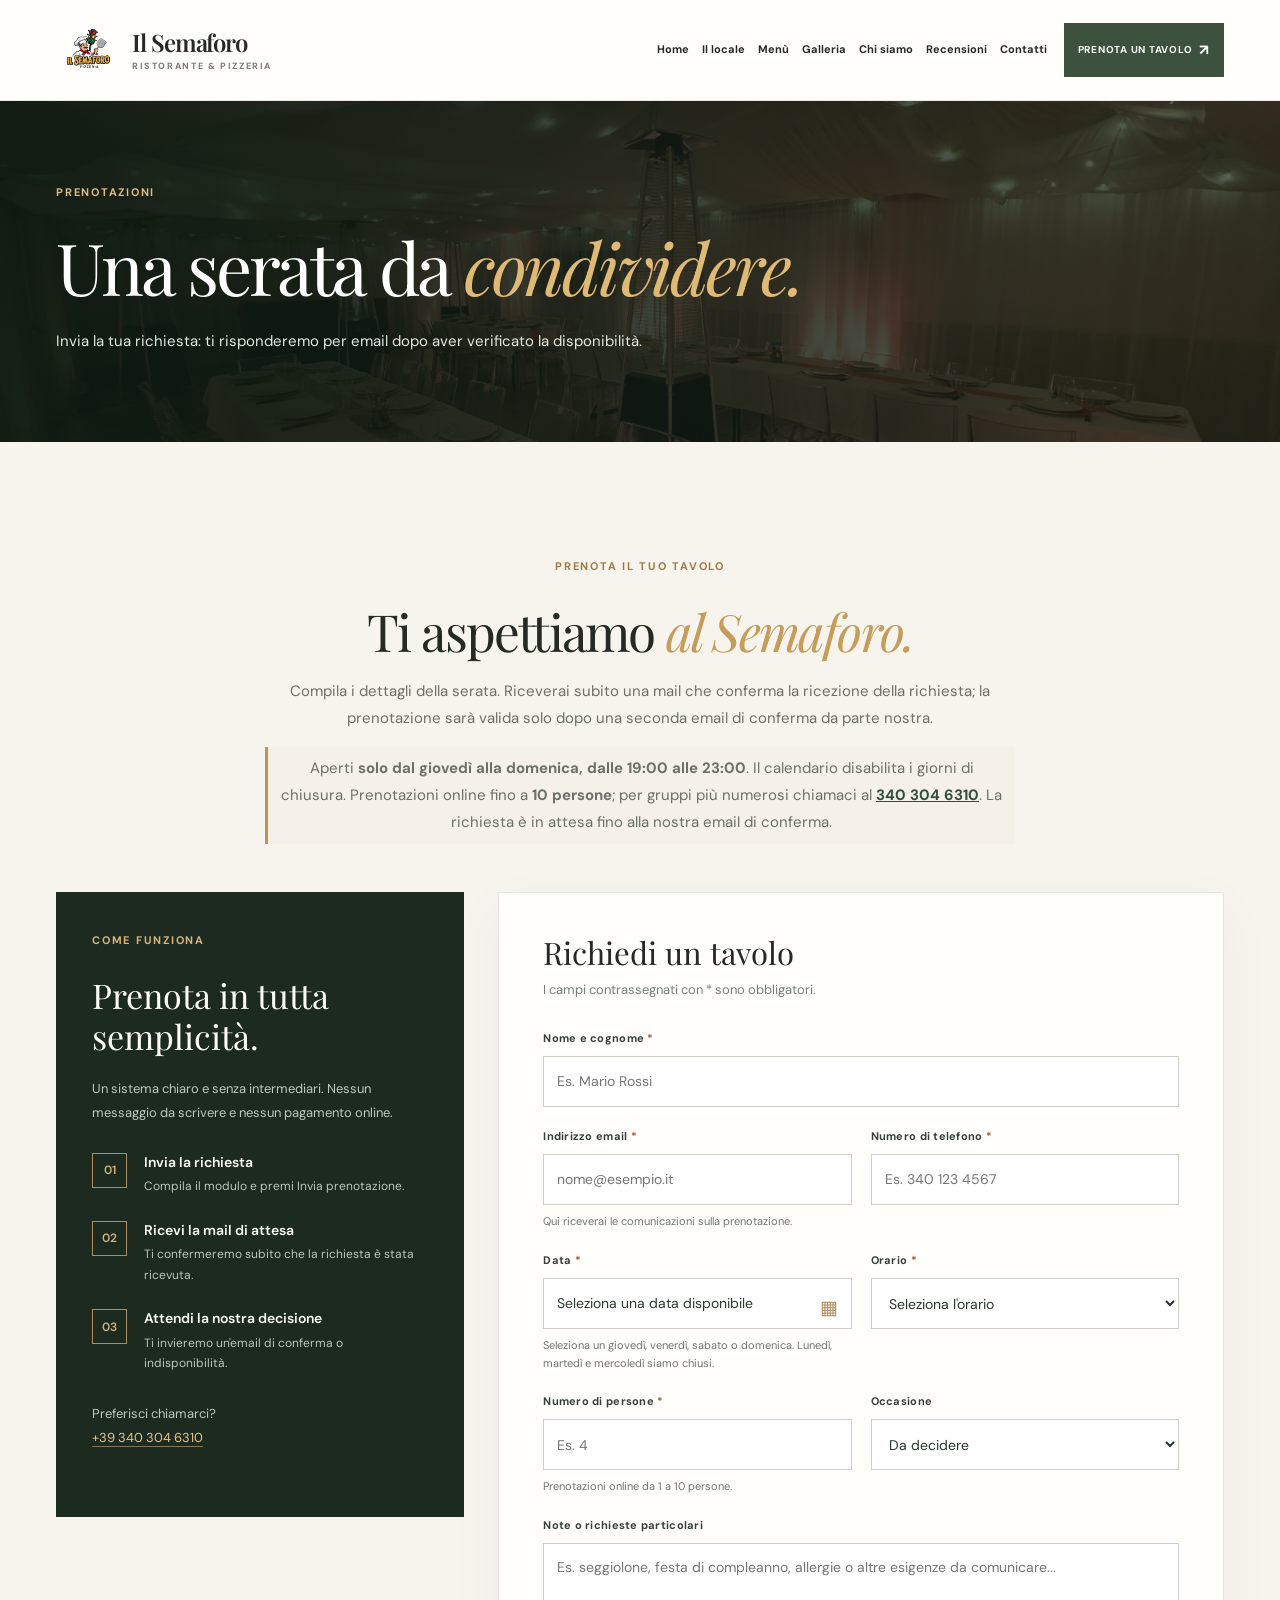
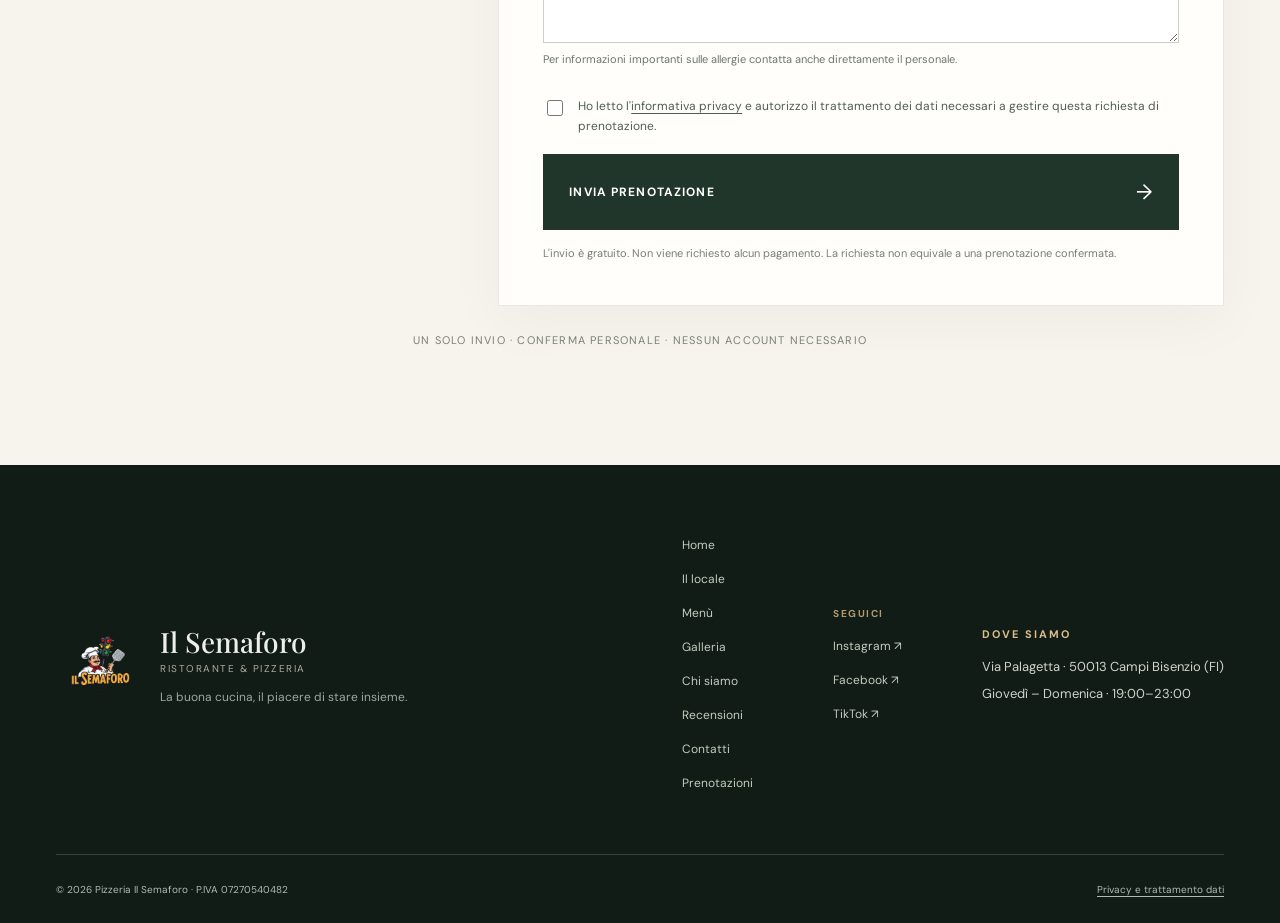
==== commit 17a9bc65: "Limita prenotazioni a 10, blocca giorni chiusi e migliora email stato" ====
--- a/prenotazioni.html
+++ b/prenotazioni.html
@@ -20,7 +20,7 @@
 <div class="booking-email-intro"><div class="eyebrow">PRENOTA IL TUO TAVOLO</div>
 <h2>Ti aspettiamo <em>al Semaforo.</em></h2>
 <p>Compila i dettagli della serata. Riceverai subito una mail che conferma la ricezione della richiesta; la prenotazione sarà valida solo dopo una seconda email di conferma da parte nostra.</p>
-<p class="booking-hours-note">Aperti dal giovedì alla domenica, dalle 19:00 alle 23:00. Le richieste non sono confermate fino alla nostra email definitiva.</p></div>
+<p class="booking-hours-note">Aperti <strong>solo dal giovedì alla domenica, dalle 19:00 alle 23:00</strong>. Il calendario disabilita i giorni di chiusura. Prenotazioni online fino a <strong>10 persone</strong>; per gruppi più numerosi chiamaci al <a href="tel:+393403046310">340 304 6310</a>. La richiesta è in attesa fino alla nostra email di conferma.</p></div>
 <div class="booking-email-layout">
 <aside aria-label="Come funziona la prenotazione" class="booking-email-aside">
 <div class="eyebrow light">COME FUNZIONA</div><h3>Prenota in tutta semplicità.</h3>
@@ -36,16 +36,16 @@
 <h3>Richiedi un tavolo</h3>
 <p>I campi contrassegnati con * sono obbligatori.</p>
 <!-- Inserire l'URL /exec del servizio Apps Script dopo la pubblicazione. -->
-<form accept-charset="UTF-8" action="URL_APP_SCRIPT_DA_CONFIGURARE" id="emailBookingForm" method="POST">
+<form accept-charset="UTF-8" action="https://script.google.com/macros/s/AKfycbxKzVUQnjapS-15SP4ZAQwzQ8GtDihsGUGzY5HkmMooVB3_TW7rtn__wA9TRp1IYxbP/exec" id="emailBookingForm" method="POST">
 <input name="mode" type="hidden" value="booking"/>
 <label aria-hidden="true" class="booking-email-hp">Non compilare questo campo<input autocomplete="off" name="website" tabindex="-1"/></label>
 <div class="booking-email-grid">
 <div class="booking-email-field full"><label for="guestName">Nome e cognome <em>*</em></label><input autocomplete="name" id="guestName" maxlength="80" minlength="3" name="guestName" placeholder="Es. Mario Rossi" required="" type="text"/></div>
 <div class="booking-email-field"><label for="guestEmail">Indirizzo email <em>*</em></label><input autocomplete="email" id="guestEmail" maxlength="150" name="guestEmail" placeholder="nome@esempio.it" required="" type="email"/><small>Qui riceverai le comunicazioni sulla prenotazione.</small></div>
 <div class="booking-email-field"><label for="guestPhone">Numero di telefono <em>*</em></label><input autocomplete="tel" id="guestPhone" inputmode="tel" maxlength="22" minlength="8" name="guestPhone" placeholder="Es. 340 123 4567" required="" type="tel"/></div>
-<div class="booking-email-field"><label for="guestDate">Data <em>*</em></label><input id="guestDate" name="guestDate" required="" type="date"/></div>
+<div class="booking-email-field"><label for="guestDate">Data <em>*</em></label><input id="guestDate" name="guestDate" required="" type="date"/><small>Seleziona un giovedì, venerdì, sabato o domenica. Lunedì, martedì e mercoledì siamo chiusi.</small></div>
 <div class="booking-email-field"><label for="guestTime">Orario <em>*</em></label><select id="guestTime" name="guestTime" required=""><option value="">Seleziona l'orario</option><option value="19:00">19:00</option><option value="19:30">19:30</option><option value="20:00">20:00</option><option value="20:30">20:30</option><option value="21:00">21:00</option><option value="21:30">21:30</option><option value="22:00">22:00</option><option value="22:30">22:30</option></select></div>
-<div class="booking-email-field"><label for="guestPeople">Numero di persone <em>*</em></label><input id="guestPeople" max="80" min="1" name="guestPeople" placeholder="Es. 4" required="" step="1" type="number"/></div>
+<div class="booking-email-field"><label for="guestPeople">Numero di persone <em>*</em></label><input id="guestPeople" max="10" min="1" name="guestPeople" placeholder="Es. 4" required="" step="1" type="number"/><small>Prenotazioni online da 1 a 10 persone.</small><p id="groupSizeNotice" class="booking-group-notice" role="alert" hidden>Per prenotazioni superiori a 10 persone chiamaci al <a href="tel:+393403046310">340 304 6310</a>.</p></div>
 <div class="booking-email-field"><label for="guestMenu">Occasione</label><select id="guestMenu" name="guestMenu"><option value="Da decidere">Da decidere</option><option value="Giro pizza">Giro pizza</option><option value="Menù alla carta">Menù alla carta</option><option value="Cena privata / evento">Cena privata / evento</option></select></div>
 <div class="booking-email-field full"><label for="guestNotes">Note o richieste particolari</label><textarea id="guestNotes" maxlength="400" name="guestNotes" placeholder="Es. seggiolone, festa di compleanno, allergie o altre esigenze da comunicare..."></textarea><small>Per informazioni importanti sulle allergie contatta anche direttamente il personale.</small></div>
 </div>
@@ -65,4 +65,4 @@
 <div class="wrap footer-bottom"><span>© <span id="year">2026</span> Pizzeria Il Semaforo · P.IVA 07270540482</span><span><a href="privacy.html">Privacy e trattamento dati</a></span></div></footer>
 
 <dialog aria-label="Visualizza fotografia" class="lightbox" id="lightbox"><button aria-label="Chiudi fotografia" class="lightbox-close" data-close-lightbox="" type="button">×</button><img alt="" src=""/><p id="lightboxCaption"></p></dialog>
-</body></html>
+</body></html>
--- a/style.css
+++ b/style.css
@@ -169,3 +169,26 @@
 .home-offer-card:first-child .home-offer-photo img { filter:saturate(1.03) contrast(1.09) brightness(1.025); }
 .photo-card img { image-rendering:auto; }
 @media (min-width:901px) { .gallery-photo[data-image="9.jpg"] img, .gallery-photo[data-image="3.jpg"] img, .gallery-photo[data-image="4.jpg"] img, .gallery-photo[data-image="5.jpg"] img, .gallery-photo[data-image="6.jpg"] img, .gallery-photo[data-image="8.jpg"] img { object-fit:cover; } }
+
+/* Date aperte e gruppi: esperienza prenotazione */
+.booking-email-field:has(.booking-calendar){position:relative}
+.booking-date-trigger{min-height:51px;width:100%;border:1px solid #ccd0c7;background:#fff;color:#283b2d;text-align:left;padding:12px 40px 12px 13px;cursor:pointer;font:inherit;font-size:14px;position:relative}
+.booking-date-trigger::after{content:'▦';position:absolute;right:13px;font-size:19px;color:#b18c5e}
+.booking-date-trigger:focus-visible{outline:2px solid #b39161}
+.booking-calendar[hidden],.booking-group-notice[hidden]{display:none!important}
+.booking-calendar{position:absolute;left:0;top:calc(100% - 15px);width:min(360px,calc(100vw - 55px));z-index:100;background:#fffefb;border:1px solid #d9d8d0;box-shadow:0 18px 48px rgba(22,35,27,.2);padding:16px}
+.booking-calendar-header{display:grid;grid-template-columns:40px 1fr 40px;align-items:center;margin-bottom:10px}
+.booking-calendar-header strong{text-align:center;text-transform:capitalize;font-size:14px}
+.booking-calendar-nav{width:38px;height:38px;border:1px solid #e7e4dd;background:#f7f4ed;color:#27402f;font-size:25px;cursor:pointer}
+.booking-calendar-nav:disabled{opacity:.3;cursor:not-allowed}
+.booking-calendar-grid{display:grid;grid-template-columns:repeat(7,minmax(0,1fr));gap:4px}
+.booking-calendar-weekday{display:grid;place-items:center;height:30px;font-weight:700;font-size:11px;color:#536553}
+.booking-calendar-day{min-width:0;height:38px;border:0;background:#edf2e8;color:#23452d;font-weight:700;cursor:pointer}
+.booking-calendar-day:hover:not(:disabled){background:#d5e7cd}
+.booking-calendar-day:focus-visible{outline:2px solid #74966e}
+.booking-calendar-day:disabled{background:#f7f6f4;color:#b8bbb7;cursor:not-allowed;text-decoration:line-through}
+.booking-calendar-day.is-selected:not(:disabled){background:#263f2e;color:#fff}
+.booking-calendar-note{text-align:center;font-size:11px;color:#637064;margin:13px 0 0}
+.booking-group-notice{margin:3px 0 0;padding:13px 15px;background:#fff0eb;border-left:3px solid #a43d32;color:#722d25;font-size:13px;line-height:1.65}
+.booking-group-notice a{color:#722d25;text-decoration:underline;font-weight:700}
+.booking-hours-note a{text-decoration:underline;color:#314f3b;font-weight:700}
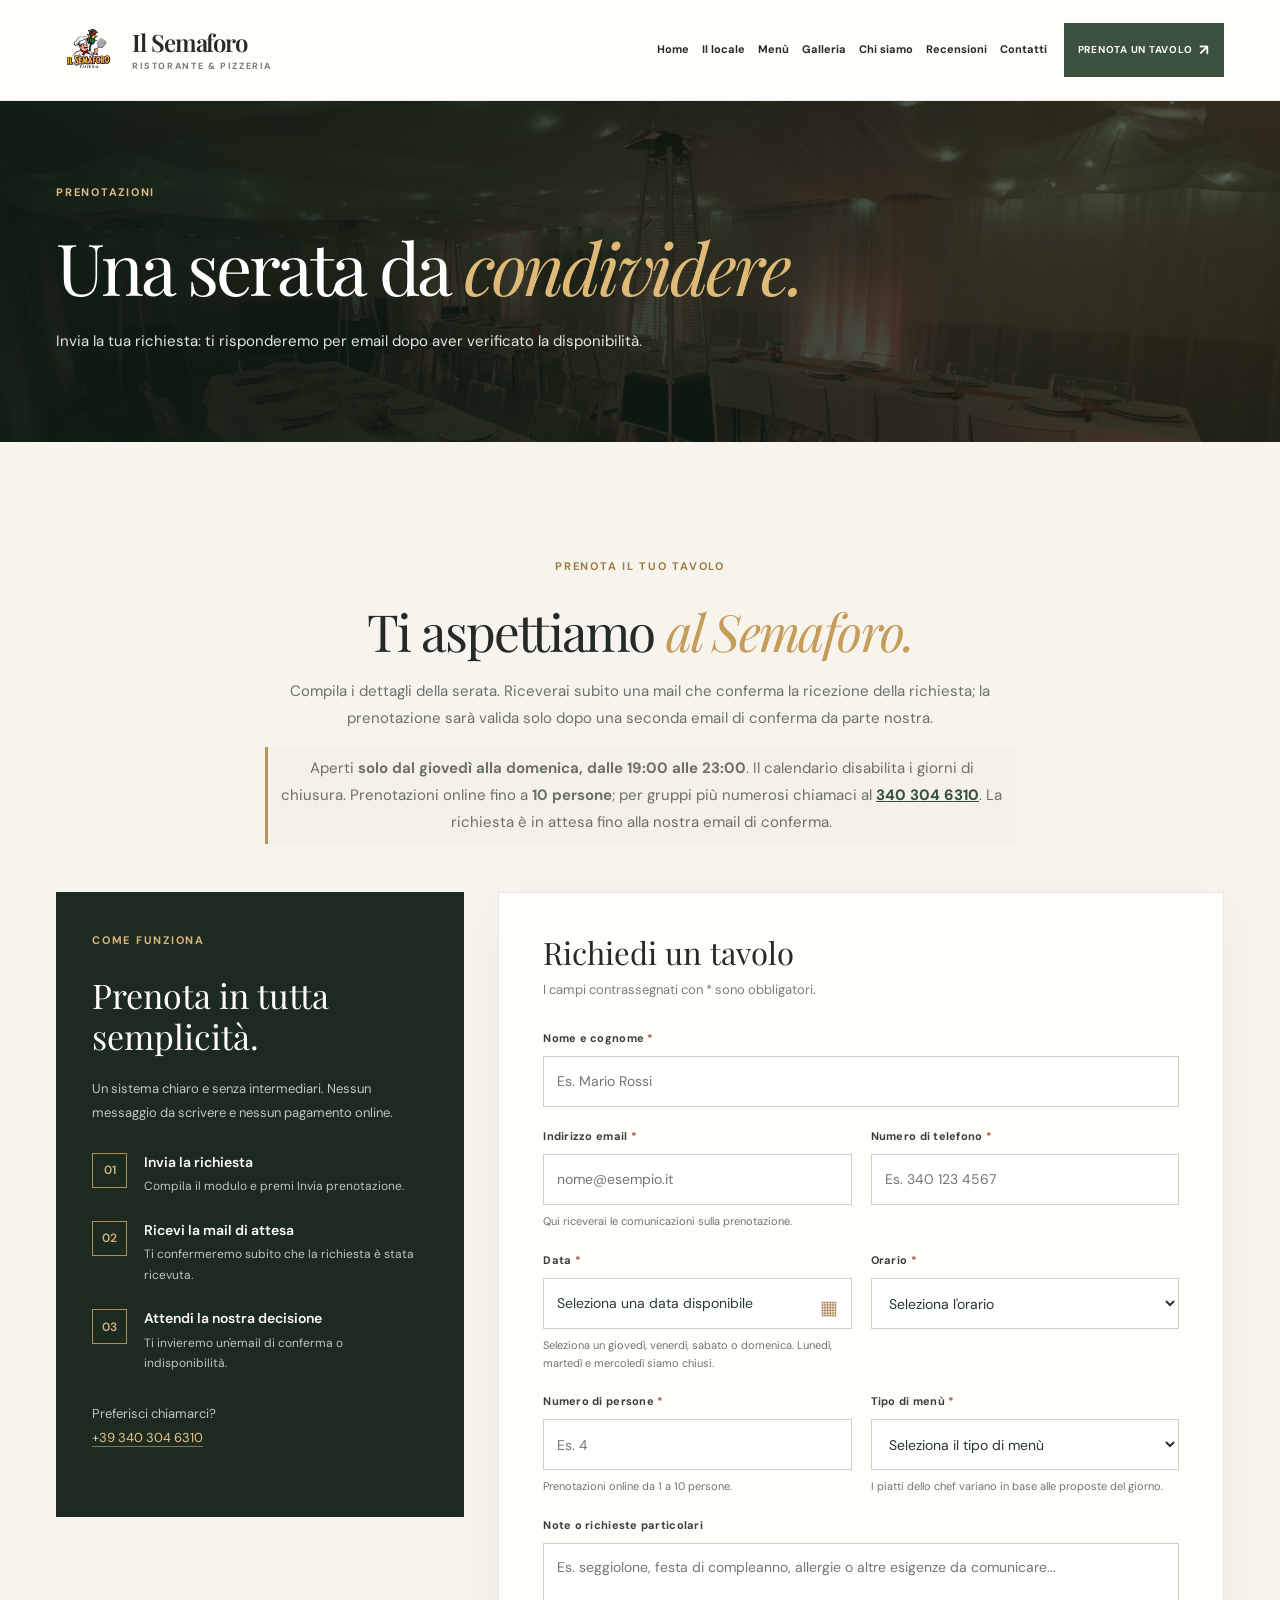
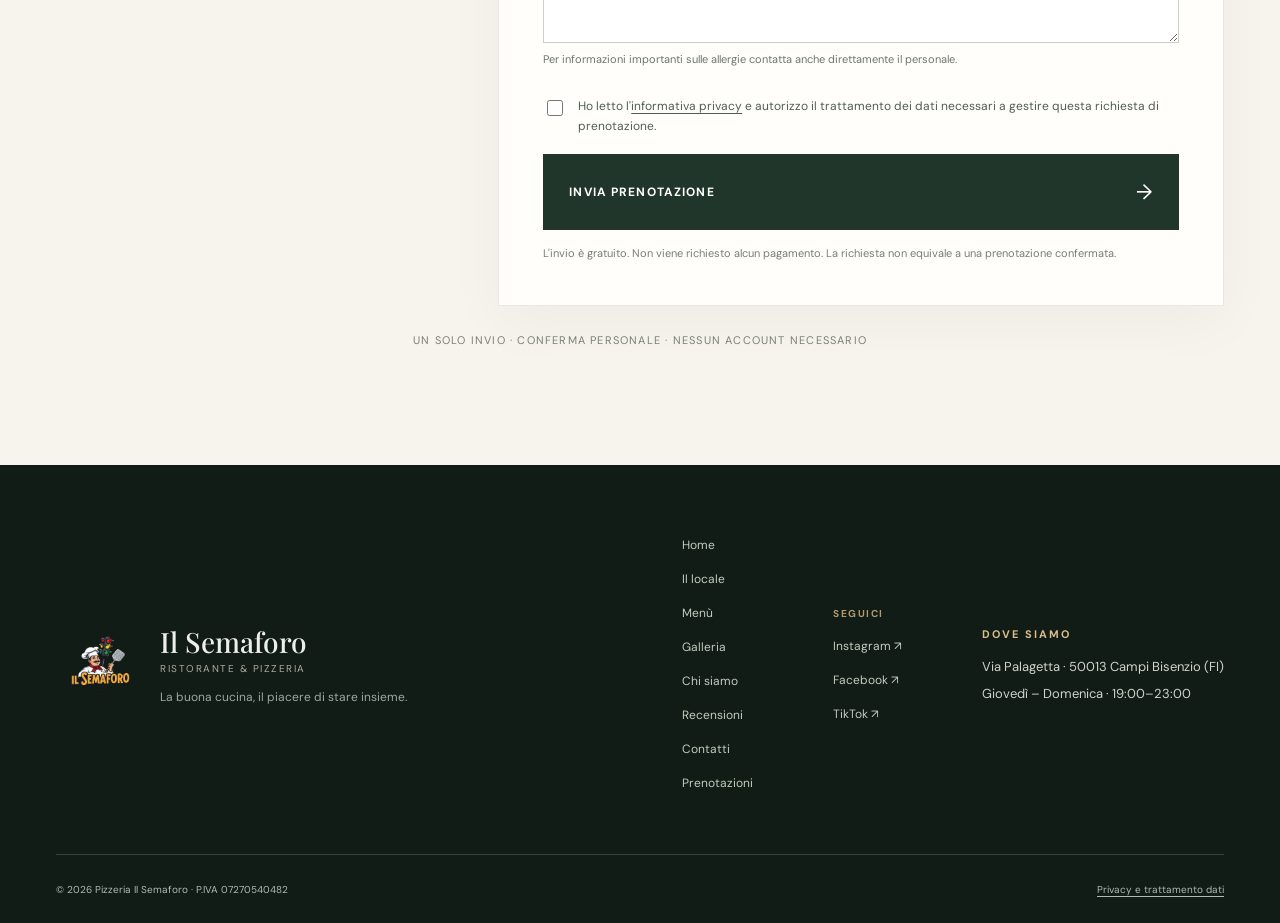
==== commit 411abee7: "Aggiorna tipo menù prenotazione con giro pizza e proposte dello chef" ====
--- a/prenotazioni.html
+++ b/prenotazioni.html
@@ -46,7 +46,7 @@
 <div class="booking-email-field"><label for="guestDate">Data <em>*</em></label><input id="guestDate" name="guestDate" required="" type="date"/><small>Seleziona un giovedì, venerdì, sabato o domenica. Lunedì, martedì e mercoledì siamo chiusi.</small></div>
 <div class="booking-email-field"><label for="guestTime">Orario <em>*</em></label><select id="guestTime" name="guestTime" required=""><option value="">Seleziona l'orario</option><option value="19:00">19:00</option><option value="19:30">19:30</option><option value="20:00">20:00</option><option value="20:30">20:30</option><option value="21:00">21:00</option><option value="21:30">21:30</option><option value="22:00">22:00</option><option value="22:30">22:30</option></select></div>
 <div class="booking-email-field"><label for="guestPeople">Numero di persone <em>*</em></label><input id="guestPeople" max="10" min="1" name="guestPeople" placeholder="Es. 4" required="" step="1" type="number"/><small>Prenotazioni online da 1 a 10 persone.</small><p id="groupSizeNotice" class="booking-group-notice" role="alert" hidden>Per prenotazioni superiori a 10 persone chiamaci al <a href="tel:+393403046310">340 304 6310</a>.</p></div>
-<div class="booking-email-field"><label for="guestMenu">Occasione</label><select id="guestMenu" name="guestMenu"><option value="Da decidere">Da decidere</option><option value="Giro pizza">Giro pizza</option><option value="Menù alla carta">Menù alla carta</option><option value="Cena privata / evento">Cena privata / evento</option></select></div>
+<div class="booking-email-field"><label for="guestMenu">Tipo di menù <em>*</em></label><select id="guestMenu" name="guestMenu" required><option value="" disabled selected>Seleziona il tipo di menù</option><option value="Giro pizza">Giro pizza</option><option value="Primi e secondi del giorno dello chef">Primi e secondi del giorno dello chef</option></select><small>I piatti dello chef variano in base alle proposte del giorno.</small></div>
 <div class="booking-email-field full"><label for="guestNotes">Note o richieste particolari</label><textarea id="guestNotes" maxlength="400" name="guestNotes" placeholder="Es. seggiolone, festa di compleanno, allergie o altre esigenze da comunicare..."></textarea><small>Per informazioni importanti sulle allergie contatta anche direttamente il personale.</small></div>
 </div>
 <label class="booking-email-consent"><input name="privacyConsent" required="" type="checkbox" value="yes"/><span>Ho letto l'<a href="privacy.html" rel="noopener noreferrer" target="_blank">informativa privacy</a> e autorizzo il trattamento dei dati necessari a gestire questa richiesta di prenotazione.</span></label>
